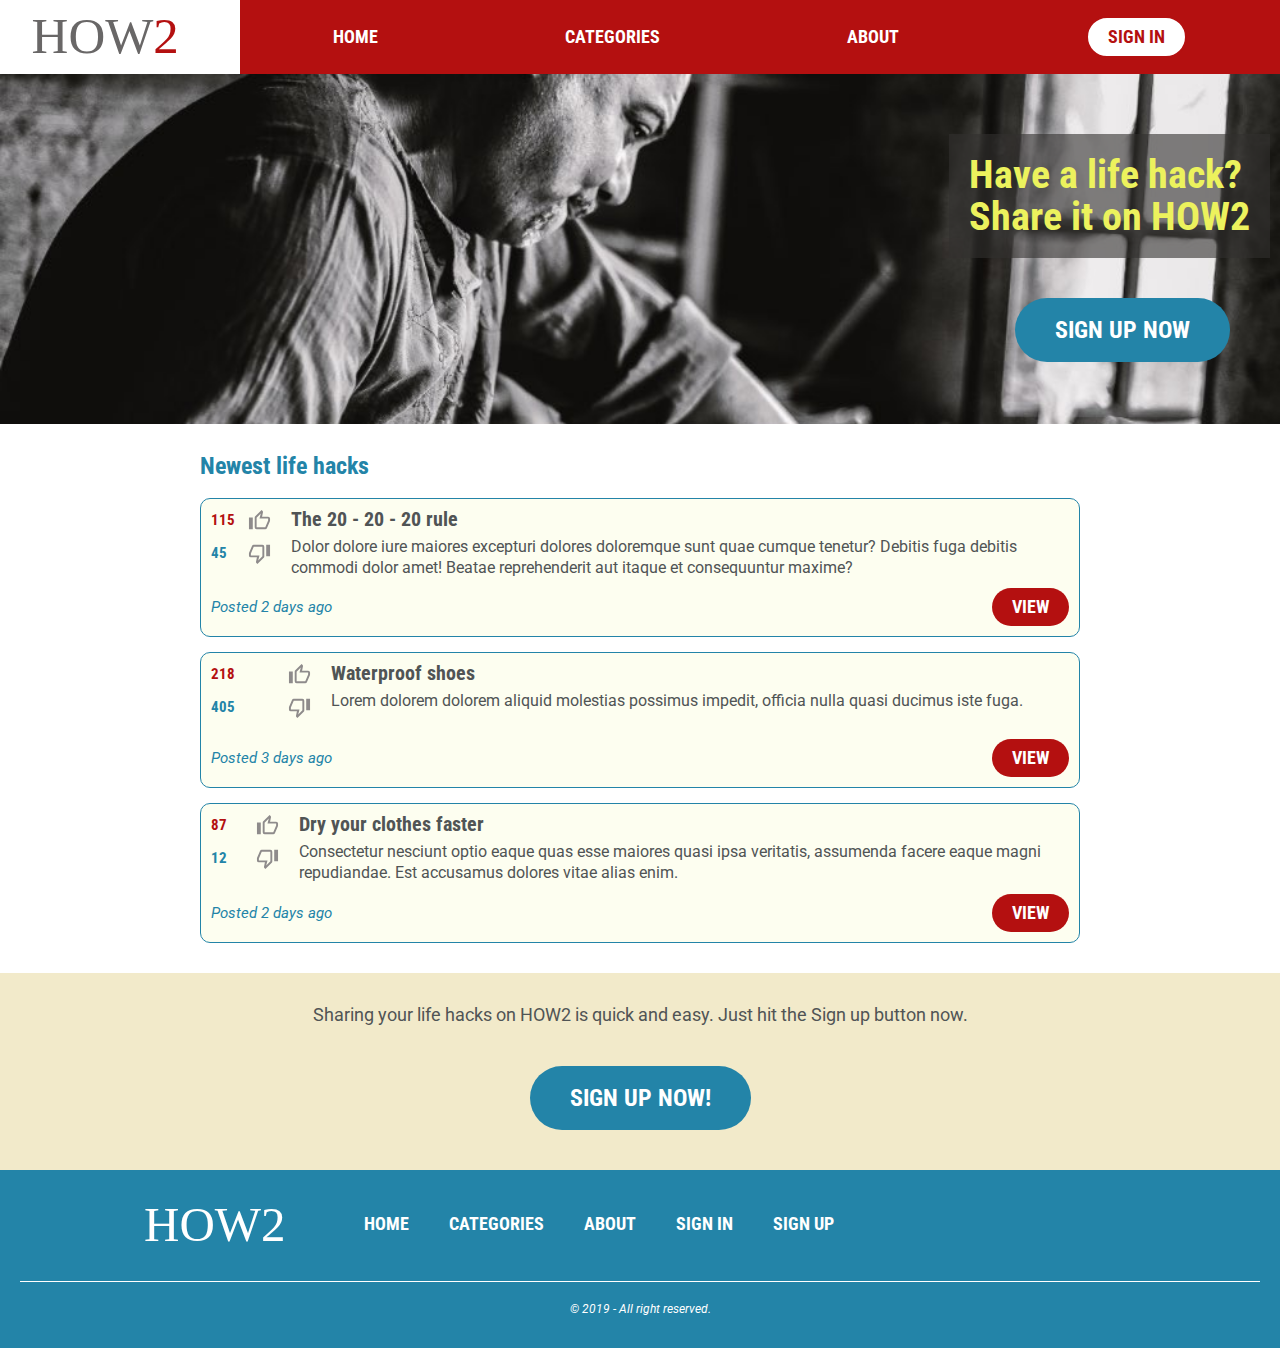
==== index.html @ 0f154fa6 "Refactor footer for desktop" ====
<!DOCTYPE html>
<html lang="en">
<head>
  <meta charset="UTF-8">
  <title>HOW 2</title>
  <meta name="viewport" content="width=device-width, initial-scale=1.0">
  <link href="https://fonts.googleapis.com/css?family=Roboto:300,300i,700,700i" rel="stylesheet">
  <link href="https://fonts.googleapis.com/css?family=Roboto+Condensed:700" rel="stylesheet">
  <link rel="stylesheet" href="css/styles.css">
</head>
<body>

  <header>
    <a href="index.html"><img class="logo" src="images/HOW2.svg" alt="HOW2"></a>
    <p class="tagline">Simplifying life for everyone</p>

    <nav>
      <img class="hamburger" src="images/hamburger.svg" alt="menu">
      <a href="#">menu</a>
    </nav>

    <nav class="full">
      <a href="index.html">Home</a>
      <a href="categories.html">Categories</a>
      <a href="about.html">About</a>
      <a class="button white-button" href="">Sign in</a>
    </nav>
  </header>

  <section class="hero">
    <h1>
    Have a life hack?<br>
    Share it on HOW2
    </h1>

    <a class="button blue-button large-button" href="#">sign up now</a>
  </section>


  <section class="main">
    <h2>Newest life hacks</h2>

    <!-- Card 1 -->
    <div class="card">
      <div class="info">
        <div class="meta">
          <div>
            <span class="thumbs-count up">115</span>
            <img src="images/thumb_up.svg" alt="Thumbs up">
          </div>

          <div>
            <span class="thumbs-count down">45</span>
            <img src="images/thumb_down.svg" alt="Thumbs down">
          </div>
        </div>

        <div class="desc">
          <h3>The 20 - 20 - 20 rule</h3>
          <p>
          Dolor dolore iure maiores excepturi dolores doloremque sunt quae
          cumque tenetur? Debitis fuga debitis commodi dolor amet! Beatae
          reprehenderit aut itaque et consequuntur maxime?
          </p>
        </div>
      </div>

      <div class="actions">
        <span class="date">Posted 2 days ago</span>
        <a class="button red-button" href="#">view</a>
      </div>
    </div>



    <!-- Card 2 -->
    <div class="card">
      <div class="info">
        <div class="meta">
          <div>
            <span class="thumbs-count up">218</span>
            <img src="images/thumb_up.svg" alt="Thumbs up">
          </div>

          <div>
            <span class="thumbs-count down">405</span>
            <img src="images/thumb_down.svg" alt="Thumbs down">
          </div>
        </div>

        <div class="desc">
          <h3>Waterproof shoes</h3>
          <p>Lorem dolorem dolorem aliquid molestias possimus impedit, officia
          nulla quasi ducimus iste fuga.</p>
        </div>
      </div>

      <div class="actions">
        <span class="date">Posted 3 days ago</span>
        <a class="button red-button" href="#">view</a>
      </div>
    </div>



    <!-- Card 3 -->
    <div class="card">
      <div class="info">
        <div class="meta">
          <div>
            <span class="thumbs-count up">87</span>
            <img src="images/thumb_up.svg" alt="Thumbs up">
          </div>

          <div>
            <span class="thumbs-count down">12</span>
            <img src="images/thumb_down.svg" alt="Thumbs down">
          </div>
        </div>

        <div class="desc">
          <h3>Dry your clothes faster</h3>
          <p>
          Consectetur nesciunt optio eaque quas esse maiores quasi ipsa
          veritatis, assumenda facere eaque magni repudiandae. Est accusamus
          dolores vitae alias enim. 
          </p>
        </div>
      </div>

      <div class="actions">
        <span class="date">Posted 2 days ago</span>
        <a class="button red-button" href="#">view</a>
      </div>
    </div>
  </section>


  <section class="call-to-action">
    <p>Sharing your life hacks on HOW2 is quick and easy. Just hit the Sign up
    button now.</p>
    <a class="button blue-button large-button" href="">Sign up now!</a>
  </section>

  <footer>
    <div class="footer-info">
      <img class="footer-logo" src="images/HOW2-white.svg" alt="HOW2">

      <nav>
        <a href="index.html">Home</a>
        <a href="categories.html">Categories</a>
        <a href="about.html">About</a>
        <a href="">Sign in</a>
        <a href="">Sign up</a>
      </nav>
    </div>

    <p class="credits">&copy; 2019 - All right reserved.</p>
  </footer>
  
</body>
</html>
---- css/styles.css ----
html,
body,
div,
span,
applet,
object,
iframe,
h1,
h2,
h3,
h4,
h5,
h6,
p,
blockquote,
pre,
a,
abbr,
acronym,
address,
big,
cite,
code,
del,
dfn,
em,
img,
ins,
kbd,
q,
s,
samp,
small,
strike,
strong,
sub,
sup,
tt,
var,
b,
u,
i,
center,
dl,
dt,
dd,
ol,
ul,
li,
fieldset,
form,
label,
legend,
table,
caption,
tbody,
tfoot,
thead,
tr,
th,
td,
article,
aside,
canvas,
details,
embed,
figure,
figcaption,
footer,
header,
hgroup,
menu,
nav,
output,
ruby,
section,
summary,
time,
mark,
audio,
video {
  margin: 0;
  padding: 0;
  border: 0;
  font-size: 100%;
  font: inherit;
  vertical-align: baseline;
}
/* HTML5 display-role reset for older browsers */
article,
aside,
details,
figcaption,
figure,
footer,
header,
hgroup,
menu,
nav,
section {
  display: block;
}
body {
  line-height: 1;
}
ol,
ul {
  list-style: none;
}
blockquote,
q {
  quotes: none;
}
blockquote:before,
blockquote:after,
q:before,
q:after {
  content: '';
  content: none;
}
table {
  border-collapse: collapse;
  border-spacing: 0;
}
* {
  box-sizing: border-box;
}
.main {
  padding: 0 10px;
}
.main h2 {
  margin-top: 30px;
  margin-bottom: 20px;
}
.main h1 {
  text-transform: uppercase;
  font-family: 'Roboto Condensed', sans-serif;
  font-weight: 700;
  font-size: 4rem;
  color: #696767;
  text-align: center;
  margin: 40px 0 40px;
}
@media (min-width: 1000px) {
  .main {
    width: 100%;
    max-width: 900px;
    margin: 0 auto 30px;
  }
}
.call-to-action {
  display: flex;
  flex-direction: column;
  align-items: center;
  background-color: rgba(211, 186, 81, 0.3);
  padding: 10px 40px 40px;
}
.call-to-action p {
  text-align: center;
  margin: 20px 0 40px;
}
@media (min-width: 1000px) {
  .call-to-action .large-button {
    display: inline-block;
  }
}
.boxes {
  display: flex;
  flex-direction: column;
  align-items: center;
}
.boxes .box {
  display: flex;
  flex-direction: column;
  align-items: center;
  margin: 0 0 40px;
}
.boxes .box h2 {
  text-transform: uppercase;
  font-family: 'Roboto Condensed', sans-serif;
  font-weight: 700;
  color: #696767;
  text-align: center;
  font-size: 3rem;
  margin-top: 30px;
}
.boxes .box p {
  width: 80%;
  text-align: center;
}
.condensed {
  font-family: 'Roboto Condensed', sans-serif;
  font-weight: 700;
}
html {
  font-size: 62.5%;
}
body {
  font-size: 1.8rem;
  font-family: 'Roboto', sans-serif;
  color: #505455;
}
h1 {
  font-size: 2.4rem;
}
h2 {
  font-size: 2.4rem;
  color: #2384A8;
  font-family: 'Roboto Condensed', sans-serif;
  font-weight: 700;
}
p {
  line-height: 130%;
}
.tagline {
  color: #9B9B9B;
  font-size: 2rem;
  font-weight: 700;
}
header {
  display: flex;
  flex-direction: column;
  align-items: center;
  margin: 20px 0 0;
}
@media (min-width: 1000px) {
  header {
    flex-direction: row;
    margin-top: 0;
    align-items: stretch;
  }
}
.logo {
  width: 180px;
}
@media (min-width: 1000px) {
  .logo {
    margin: 0 30px;
  }
}
@media (min-width: 1000px) {
  .tagline {
    display: none;
  }
}
nav {
  display: flex;
  justify-content: flex-start;
  align-items: center;
  background-color: #B41010;
  height: 42px;
  width: 100%;
  color: white;
  margin-top: 20px;
}
@media (min-width: 1000px) {
  nav {
    display: none;
  }
}
nav a {
  color: white;
  text-decoration: none;
  text-transform: uppercase;
  font-family: 'Roboto Condensed', sans-serif;
  font-weight: 700;
}
nav .hamburger {
  margin: 0 20px;
}
nav.full {
  display: none;
}
@media (min-width: 1000px) {
  nav.full {
    display: flex;
    justify-content: space-around;
    align-items: center;
    margin-top: 0;
    height: initial;
  }
}
.hero {
  width: 100%;
  height: 228px;
  background-image: url(../images/man.jpg);
  background-repeat: no-repeat;
  background-size: cover;
  display: flex;
  flex-direction: column;
  align-items: flex-end;
  padding: 0 10px;
}
@media (min-width: 1000px) {
  .hero {
    background-image: url(../images/man-large.jpg);
    height: 350px;
  }
}
@media (min-width: 800px) {
  .hero {
    background-image: url(../images/man-large.jpg);
    height: 350px;
  }
}
.hero h1 {
  color: #ECF25D;
  font-family: 'Roboto Condensed', sans-serif;
  font-weight: 700;
  font-size: 4rem;
  line-height: 4.2rem;
  margin-top: 60px;
}
@media (min-width: 1000px) {
  .hero h1 {
    background-color: rgba(50, 49, 47, 0.6);
    padding: 20px;
  }
}
@media (min-width: 800px) {
  .hero h1 {
    background-color: rgba(50, 49, 47, 0.6);
    padding: 20px;
  }
}
@media (min-width: 1000px) {
  .hero .large-button {
    margin: 40px 40px 0 0;
  }
}
@media (min-width: 800px) {
  .hero .large-button {
    margin: 40px 40px 0 0;
  }
}
.button {
  padding: 10px 20px;
  font-family: 'Roboto Condensed', sans-serif;
  font-weight: 700;
  text-decoration: none;
  text-transform: uppercase;
  border-radius: 39px;
  cursor: pointer;
}
.button:active {
  background-color: black;
}
.blue-button {
  color: white;
  background-color: #2384A8;
}
.blue-button:hover {
  background-color: #165269;
}
.red-button {
  color: white;
  background-color: #B41010;
}
.large-button {
  display: block;
  margin: auto;
  text-align: center;
  padding: 20px 40px;
  font-size: 2.4rem;
}
.white-button {
  color: #B41010;
  background-color: white;
  border: 2px solid #B41010;
}
.white-button:hover {
  background-color: #B41010;
  color: white;
  border: 2px solid white;
}
.card {
  display: flex;
  flex-direction: column;
  background-color: rgba(236, 242, 93, 0.09);
  border: 1px solid #2384A8;
  border-radius: 10px;
  padding: 10px;
  margin-bottom: 15px;
}
.card .info {
  display: flex;
  justify-content: flex-start;
}
.card .info .desc h3 {
  font-family: 'Roboto Condensed', sans-serif;
  font-weight: 700;
  font-size: 2rem;
  margin-bottom: 8px;
}
.card .info .desc p {
  font-size: 1.6rem;
}
.card .info .meta {
  display: flex;
  flex-direction: column;
  width: 100px;
  margin-right: 20px;
}
.card .info .meta div {
  display: flex;
  justify-content: space-between;
  align-items: center;
  margin-bottom: 10px;
}
.card .info .meta div .thumbs-count {
  font-family: 'Roboto Condensed', sans-serif;
  font-weight: 700;
  font-size: 1.5rem;
}
.card .info .meta div .up {
  color: #B41010;
}
.card .info .meta div .down {
  color: #2384A8;
}
.card .actions {
  display: flex;
  justify-content: space-between;
  align-items: center;
  margin-top: 10px;
}
.card .actions .date {
  font-style: italic;
  color: #2384A8;
  font-size: 1.5rem;
}
footer {
  background-color: #2384A8;
  color: white;
  padding: 20px;
}
footer nav {
  display: flex;
  flex-direction: column;
  align-items: center;
  background-color: transparent;
  height: 100%;
}
@media (min-width: 1000px) {
  footer nav {
    flex-direction: row;
    justify-content: flex-start;
    margin-left: 50px;
  }
}
footer nav a {
  color: white;
  text-decoration: none;
  padding: 5px 0;
}
@media (min-width: 1000px) {
  footer nav a {
    margin-right: 40px;
  }
}
footer .footer-logo {
  display: block;
  margin: auto;
}
footer .credits {
  font-style: italic;
  font-size: 1.2rem;
  margin: 20px 0 10px;
  text-align: center;
  border-top: 1px solid white;
  padding-top: 20px;
}
@media (min-width: 1000px) {
  .footer-info {
    display: flex;
    justify-content: center;
    width: 80%;
    margin: auto;
  }
}
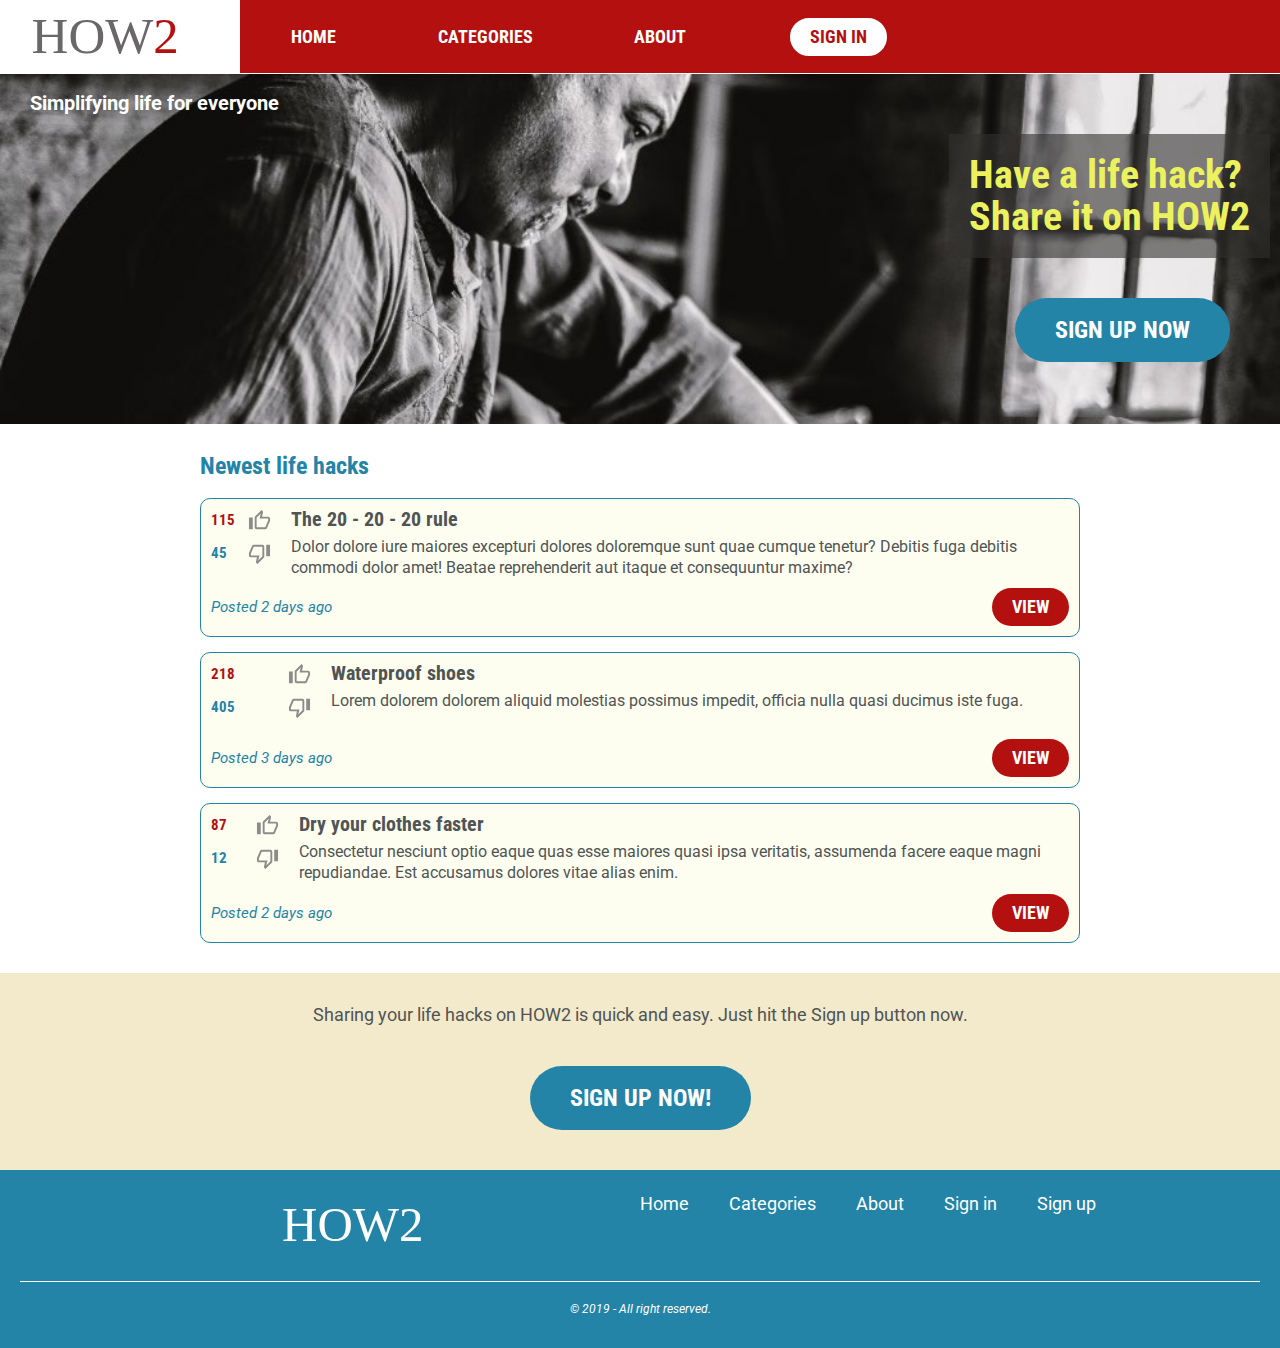
==== commit d4d3760d: "Style menu for mobile and desktop" ====
--- a/index.html
+++ b/index.html
@@ -14,17 +14,29 @@
     <a href="index.html"><img class="logo" src="images/HOW2.svg" alt="HOW2"></a>
     <p class="tagline">Simplifying life for everyone</p>
 
-    <nav>
-      <img class="hamburger" src="images/hamburger.svg" alt="menu">
-      <a href="#">menu</a>
-    </nav>
+    <div class="mobile-menu">
+      <div class="menu-bar">
+        <img class="hamburger menu-btn" src="images/hamburger.svg" alt="menu">
+        <a class="menu-btn" href="#">menu</a>
+      </div>
+      <nav class="hide">
+        <a href="index.html">Home</a>
+        <a href="categories.html">Categories</a>
+        <a href="about.html">About</a>
+        <a id="signin-button" class="button white-button" href="">Sign in</a>
+      </nav>
+    </div>
 
-    <nav class="full">
-      <a href="index.html">Home</a>
-      <a href="categories.html">Categories</a>
-      <a href="about.html">About</a>
-      <a class="button white-button" href="">Sign in</a>
-    </nav>
+    <div class="full-menu">
+      <nav>
+        <a href="index.html">Home</a>
+        <a href="categories.html">Categories</a>
+        <a href="about.html">About</a>
+        <a id="signin-button" class="button white-button" href="">Sign in</a>
+      </nav>
+    </div>
+
+
   </header>
 
   <section class="hero">
@@ -158,5 +170,6 @@
     <p class="credits">&copy; 2019 - All right reserved.</p>
   </footer>
   
+  <script src="javascripts/scripts.js"></script>
 </body>
 </html>
--- a/css/styles.css
+++ b/css/styles.css
@@ -142,6 +142,11 @@
   margin: 40px 0 40px;
 }
 @media (min-width: 1000px) {
+  .main h1 {
+    font-size: 6rem;
+  }
+}
+@media (min-width: 1000px) {
   .main {
     width: 100%;
     max-width: 900px;
@@ -169,11 +174,37 @@
   flex-direction: column;
   align-items: center;
 }
+@media (min-width: 1000px) {
+  .boxes {
+    flex-direction: row;
+    flex-wrap: wrap;
+    justify-content: space-between;
+    align-items: flex-start;
+  }
+}
+@media (min-width: 800px) {
+  .boxes {
+    flex-direction: row;
+    flex-wrap: wrap;
+    justify-content: space-between;
+    align-items: flex-start;
+  }
+}
 .boxes .box {
   display: flex;
   flex-direction: column;
   align-items: center;
   margin: 0 0 40px;
+}
+@media (min-width: 800px) {
+  .boxes .box {
+    width: 48%;
+  }
+}
+@media (min-width: 1000px) {
+  .boxes .box {
+    width: 30%;
+  }
 }
 .boxes .box h2 {
   text-transform: uppercase;
@@ -192,6 +223,12 @@
   font-family: 'Roboto Condensed', sans-serif;
   font-weight: 700;
 }
+.boxes-to-row {
+  flex-direction: row;
+  flex-wrap: wrap;
+  justify-content: space-between;
+  align-items: flex-start;
+}
 html {
   font-size: 62.5%;
 }
@@ -238,47 +275,103 @@
     margin: 0 30px;
   }
 }
+.tagline {
+  margin-bottom: 20px;
+}
 @media (min-width: 1000px) {
   .tagline {
-    display: none;
-  }
-}
-nav {
-  display: flex;
-  justify-content: flex-start;
-  align-items: center;
+    position: absolute;
+    top: 90px;
+    left: 30px;
+    color: white;
+  }
+}
+.mobile-menu {
   background-color: #B41010;
-  height: 42px;
-  width: 100%;
-  color: white;
-  margin-top: 20px;
-}
-@media (min-width: 1000px) {
-  nav {
-    display: none;
-  }
-}
-nav a {
+  width: 100%;
+  position: relative;
+}
+.mobile-menu .menu-bar {
+  background-color: #B41010;
+  display: flex;
+  width: 100%;
+  align-items: center;
+  border-bottom: 1px solid white;
+}
+.mobile-menu .menu-bar a {
   color: white;
   text-decoration: none;
   text-transform: uppercase;
   font-family: 'Roboto Condensed', sans-serif;
   font-weight: 700;
 }
-nav .hamburger {
+.mobile-menu .menu-bar .hamburger {
   margin: 0 20px;
-}
-nav.full {
+  cursor: pointer;
+}
+.mobile-menu nav {
+  width: 100%;
+  color: white;
+  position: absolute;
+  background-color: #B41010;
+}
+.mobile-menu nav a {
+  display: block;
+  width: 100%;
+  border-bottom: 1px solid white;
+  color: white;
+  text-decoration: none;
+  text-transform: uppercase;
+  font-family: 'Roboto Condensed', sans-serif;
+  font-weight: 700;
+  padding: 10px 0 10px 75px;
+}
+@media (min-width: 1000px) {
+  .mobile-menu {
+    display: none;
+  }
+}
+.full-menu {
   display: none;
-}
-@media (min-width: 1000px) {
-  nav.full {
+  justify-content: flex-start;
+  align-items: center;
+  margin-top: 0;
+  height: 100%;
+  width: 100%;
+  background-color: #B41010;
+}
+.full-menu nav {
+  display: flex;
+  flex-direction: row;
+  justify-content: space-around;
+  align-items: center;
+  width: 100%;
+  max-width: 700px;
+  height: 73px;
+}
+.full-menu nav a {
+  color: white;
+  text-decoration: none;
+  text-transform: uppercase;
+  font-family: 'Roboto Condensed', sans-serif;
+  font-weight: 700;
+}
+.full-menu nav a:hover {
+  color: #ECF25D;
+}
+.full-menu nav .white-button {
+  color: #B41010;
+}
+.full-menu nav .white-button:hover {
+  color: white;
+}
+@media (min-width: 1000px) {
+  .full-menu {
     display: flex;
-    justify-content: space-around;
-    align-items: center;
-    margin-top: 0;
-    height: initial;
-  }
+  }
+}
+.hide {
+  display: none;
 }
 .hero {
   width: 100%;
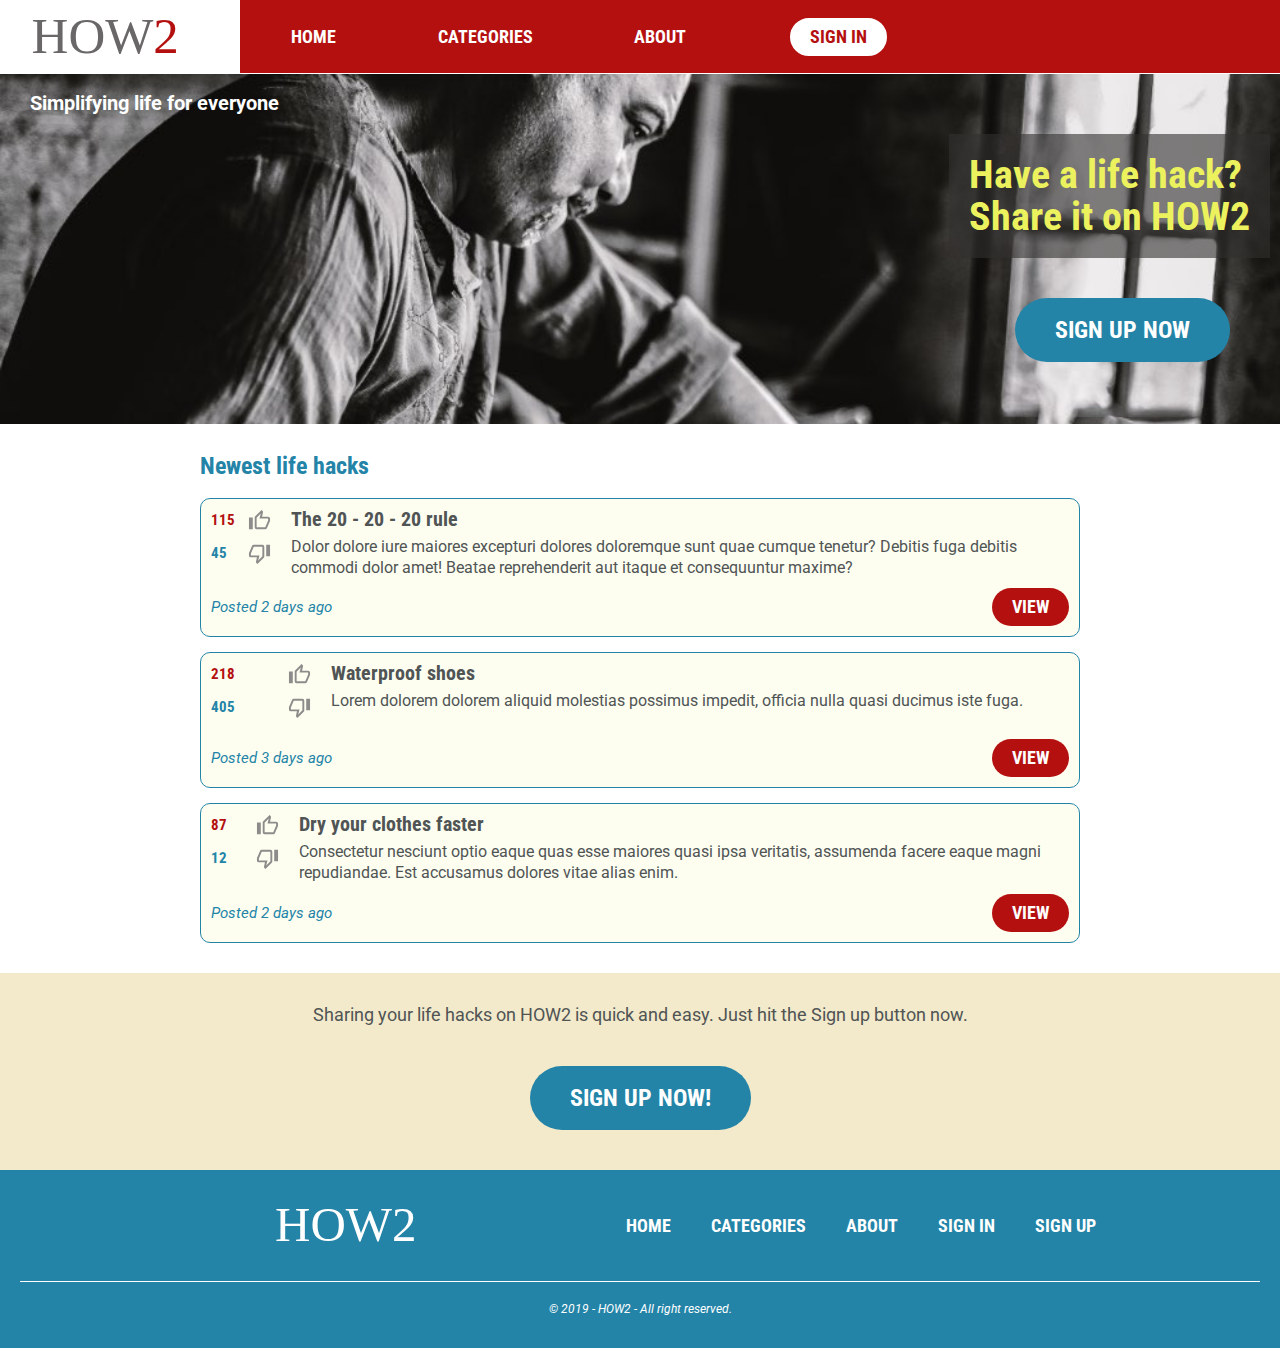
==== commit 33232c8c: "Fix footer links" ====
--- a/index.html
+++ b/index.html
@@ -167,7 +167,7 @@
       </nav>
     </div>
 
-    <p class="credits">&copy; 2019 - All right reserved.</p>
+    <p class="credits">&copy; 2019 - HOW2 - All right reserved.</p>
   </footer>
   
   <script src="javascripts/scripts.js"></script>
--- a/css/styles.css
+++ b/css/styles.css
@@ -545,6 +545,9 @@
   color: white;
   text-decoration: none;
   padding: 5px 0;
+  font-family: 'Roboto Condensed', sans-serif;
+  font-weight: 700;
+  text-transform: uppercase;
 }
 @media (min-width: 1000px) {
   footer nav a {
@@ -567,6 +570,7 @@
   .footer-info {
     display: flex;
     justify-content: center;
+    align-items: center;
     width: 80%;
     margin: auto;
   }
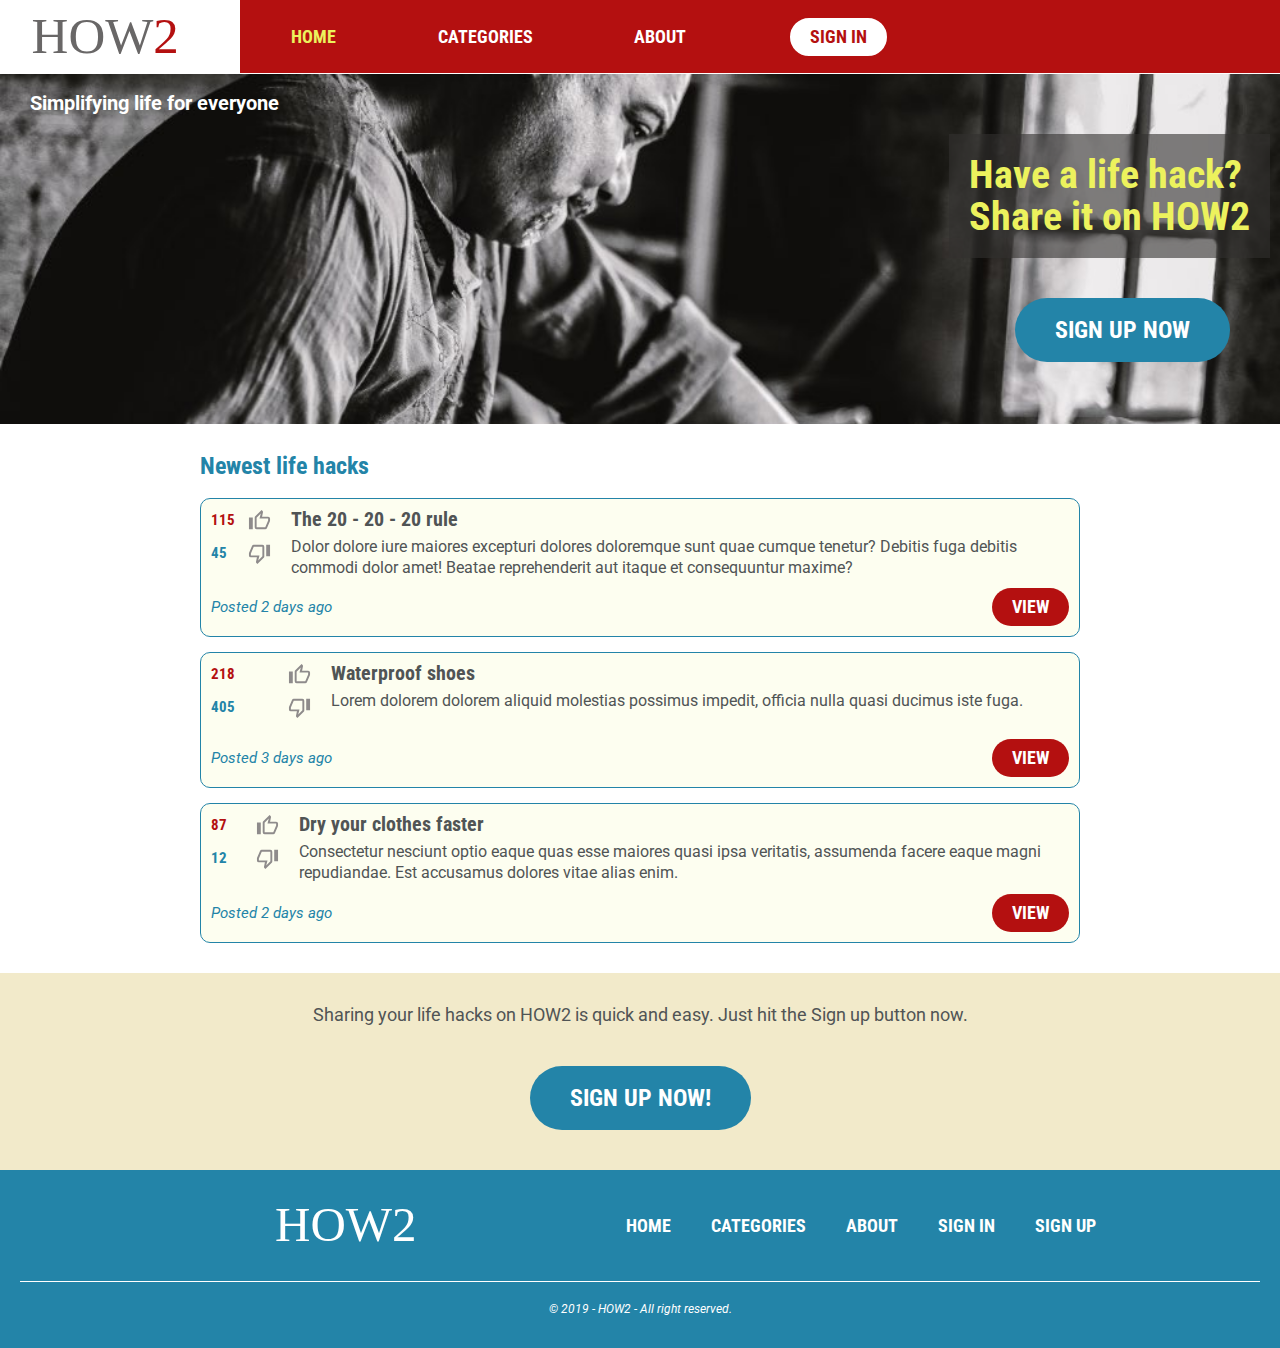
==== commit 73e1b52a: "Add active link in navigation" ====
--- a/index.html
+++ b/index.html
@@ -20,7 +20,7 @@
         <a class="menu-btn" href="#">menu</a>
       </div>
       <nav class="hide">
-        <a href="index.html">Home</a>
+        <a class="active" href="index.html">Home</a>
         <a href="categories.html">Categories</a>
         <a href="about.html">About</a>
         <a id="signin-button" class="button white-button" href="">Sign in</a>
@@ -29,14 +29,12 @@
 
     <div class="full-menu">
       <nav>
-        <a href="index.html">Home</a>
+        <a class="active" href="index.html">Home</a>
         <a href="categories.html">Categories</a>
         <a href="about.html">About</a>
         <a id="signin-button" class="button white-button" href="">Sign in</a>
       </nav>
     </div>
-
-
   </header>
 
   <section class="hero">
--- a/css/styles.css
+++ b/css/styles.css
@@ -143,7 +143,12 @@
 }
 @media (min-width: 1000px) {
   .main h1 {
-    font-size: 6rem;
+    font-size: 6.5rem;
+  }
+}
+@media (min-width: 800px) {
+  .main h1 {
+    font-size: 5rem;
   }
 }
 @media (min-width: 1000px) {
@@ -305,6 +310,9 @@
   font-family: 'Roboto Condensed', sans-serif;
   font-weight: 700;
 }
+.mobile-menu .menu-bar .active {
+  color: #ECF25D;
+}
 .mobile-menu .menu-bar .hamburger {
   margin: 0 20px;
   cursor: pointer;
@@ -357,6 +365,9 @@
   font-weight: 700;
 }
 .full-menu nav a:hover {
+  color: #ECF25D;
+}
+.full-menu nav .active {
   color: #ECF25D;
 }
 .full-menu nav .white-button {
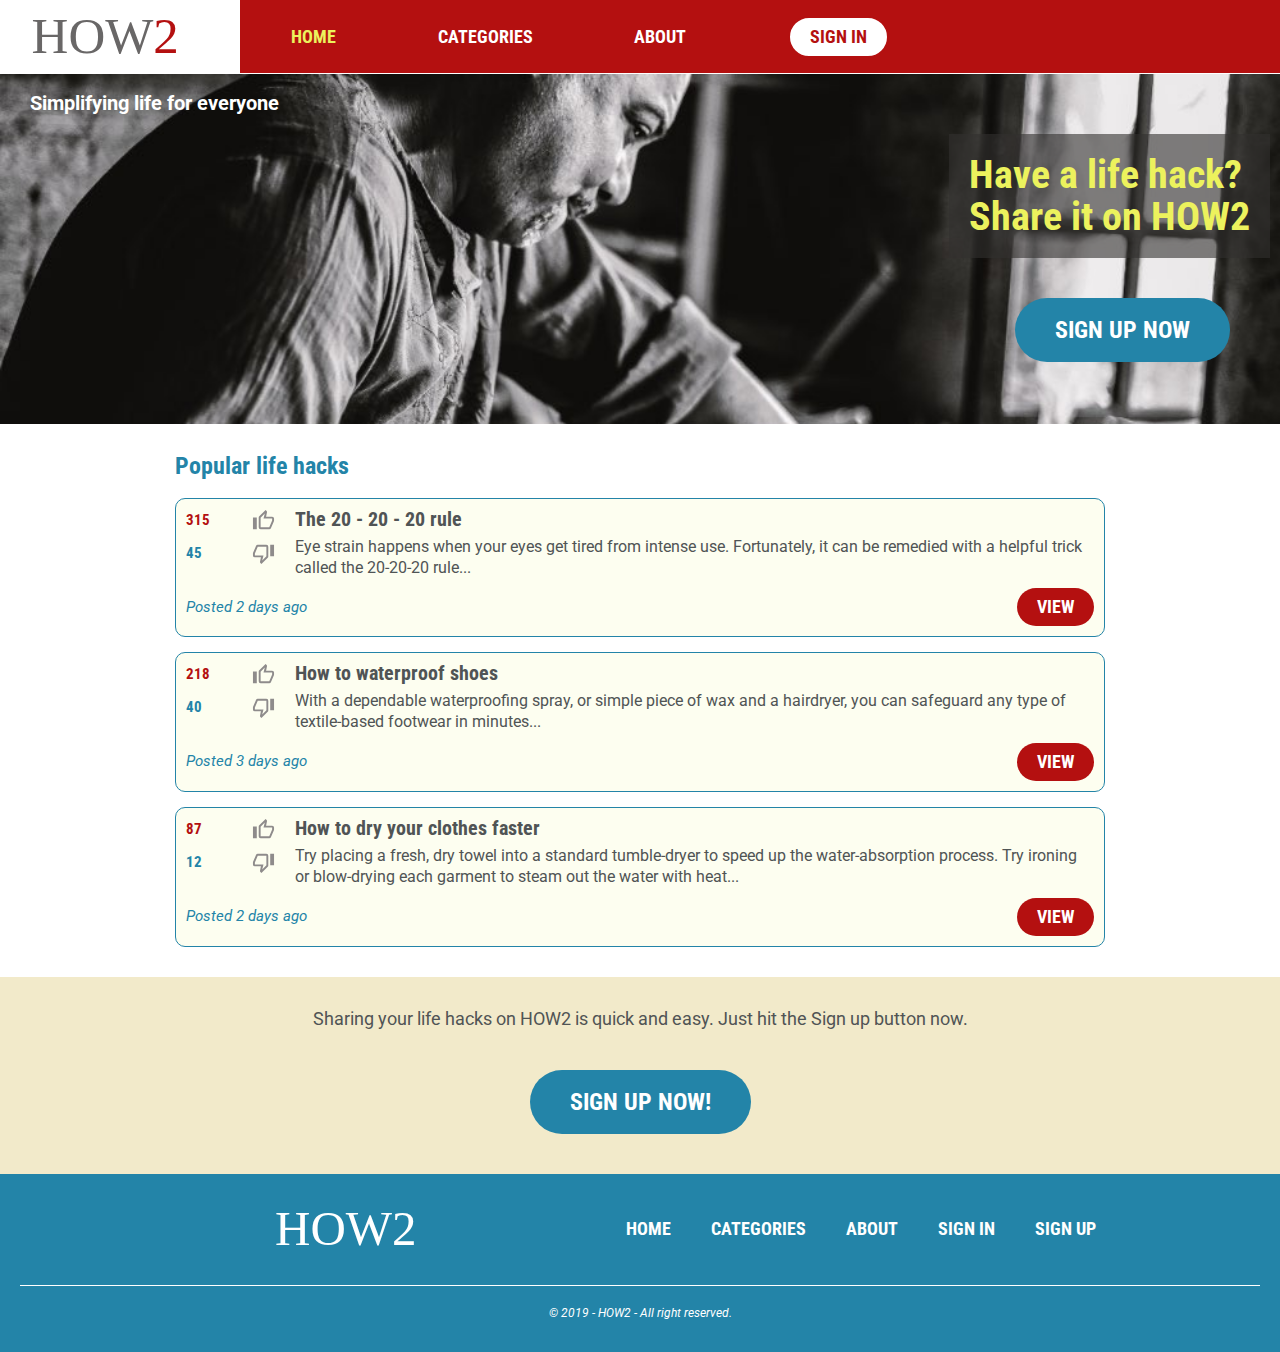
==== commit 9ee8059e: "Update text" ====
--- a/index.html
+++ b/index.html
@@ -48,14 +48,14 @@
 
 
   <section class="main">
-    <h2>Newest life hacks</h2>
+    <h2>Popular life hacks</h2>
 
     <!-- Card 1 -->
     <div class="card">
       <div class="info">
         <div class="meta">
           <div>
-            <span class="thumbs-count up">115</span>
+            <span class="thumbs-count up">315</span>
             <img src="images/thumb_up.svg" alt="Thumbs up">
           </div>
 
@@ -68,9 +68,9 @@
         <div class="desc">
           <h3>The 20 - 20 - 20 rule</h3>
           <p>
-          Dolor dolore iure maiores excepturi dolores doloremque sunt quae
-          cumque tenetur? Debitis fuga debitis commodi dolor amet! Beatae
-          reprehenderit aut itaque et consequuntur maxime?
+          Eye strain happens when
+          your eyes get tired from intense use. Fortunately, it can be remedied
+          with a helpful trick called the 20-20-20 rule...
           </p>
         </div>
       </div>
@@ -93,15 +93,18 @@
           </div>
 
           <div>
-            <span class="thumbs-count down">405</span>
+            <span class="thumbs-count down">40</span>
             <img src="images/thumb_down.svg" alt="Thumbs down">
           </div>
         </div>
 
         <div class="desc">
-          <h3>Waterproof shoes</h3>
-          <p>Lorem dolorem dolorem aliquid molestias possimus impedit, officia
-          nulla quasi ducimus iste fuga.</p>
+          <h3>How to waterproof shoes</h3>
+          <p>
+           With a dependable waterproofing spray, or simple piece of wax and a
+           hairdryer, you can safeguard any type of textile-based footwear in
+           minutes...
+          </p>
         </div>
       </div>
 
@@ -129,11 +132,11 @@
         </div>
 
         <div class="desc">
-          <h3>Dry your clothes faster</h3>
+          <h3>How to dry your clothes faster</h3>
           <p>
-          Consectetur nesciunt optio eaque quas esse maiores quasi ipsa
-          veritatis, assumenda facere eaque magni repudiandae. Est accusamus
-          dolores vitae alias enim. 
+          Try placing a fresh, dry towel into a standard tumble-dryer to speed
+          up the water-absorption process. Try ironing or blow-drying each
+          garment to steam out the water with heat...
           </p>
         </div>
       </div>
--- a/css/styles.css
+++ b/css/styles.css
@@ -154,7 +154,7 @@
 @media (min-width: 1000px) {
   .main {
     width: 100%;
-    max-width: 900px;
+    max-width: 950px;
     margin: 0 auto 30px;
   }
 }
@@ -183,7 +183,7 @@
   .boxes {
     flex-direction: row;
     flex-wrap: wrap;
-    justify-content: space-between;
+    justify-content: center;
     align-items: flex-start;
   }
 }
@@ -191,7 +191,7 @@
   .boxes {
     flex-direction: row;
     flex-wrap: wrap;
-    justify-content: space-between;
+    justify-content: center;
     align-items: flex-start;
   }
 }
@@ -199,16 +199,16 @@
   display: flex;
   flex-direction: column;
   align-items: center;
-  margin: 0 0 40px;
+  margin: 0 20px 60px;
 }
 @media (min-width: 800px) {
   .boxes .box {
-    width: 48%;
+    width: 45%;
   }
 }
 @media (min-width: 1000px) {
   .boxes .box {
-    width: 30%;
+    width: 28%;
   }
 }
 .boxes .box h2 {
@@ -224,6 +224,15 @@
   width: 80%;
   text-align: center;
 }
+.tabs {
+  margin: 20px auto 40px;
+  display: flex;
+  justify-content: center;
+  width: 80%;
+}
+.tabs .tab {
+  margin: 0 10px;
+}
 .condensed {
   font-family: 'Roboto Condensed', sans-serif;
   font-weight: 700;
@@ -231,7 +240,7 @@
 .boxes-to-row {
   flex-direction: row;
   flex-wrap: wrap;
-  justify-content: space-between;
+  justify-content: center;
   align-items: flex-start;
 }
 html {
@@ -477,6 +486,19 @@
   color: white;
   border: 2px solid white;
 }
+.category-button {
+  color: #696767;
+  background-color: #d4edf6;
+  border: 1px solid #696767;
+  padding: 6px 10px;
+  border-radius: 12px;
+}
+.category-button:hover {
+  background-color: #bfe4f2;
+}
+.active-tab {
+  background-color: #aadbed;
+}
 .card {
   display: flex;
   flex-direction: column;
@@ -490,6 +512,9 @@
   display: flex;
   justify-content: flex-start;
 }
+.card .info .desc {
+  width: 90%;
+}
 .card .info .desc h3 {
   font-family: 'Roboto Condensed', sans-serif;
   font-weight: 700;
@@ -502,7 +527,8 @@
 .card .info .meta {
   display: flex;
   flex-direction: column;
-  width: 100px;
+  width: 10%;
+  min-width: 70px;
   margin-right: 20px;
 }
 .card .info .meta div {
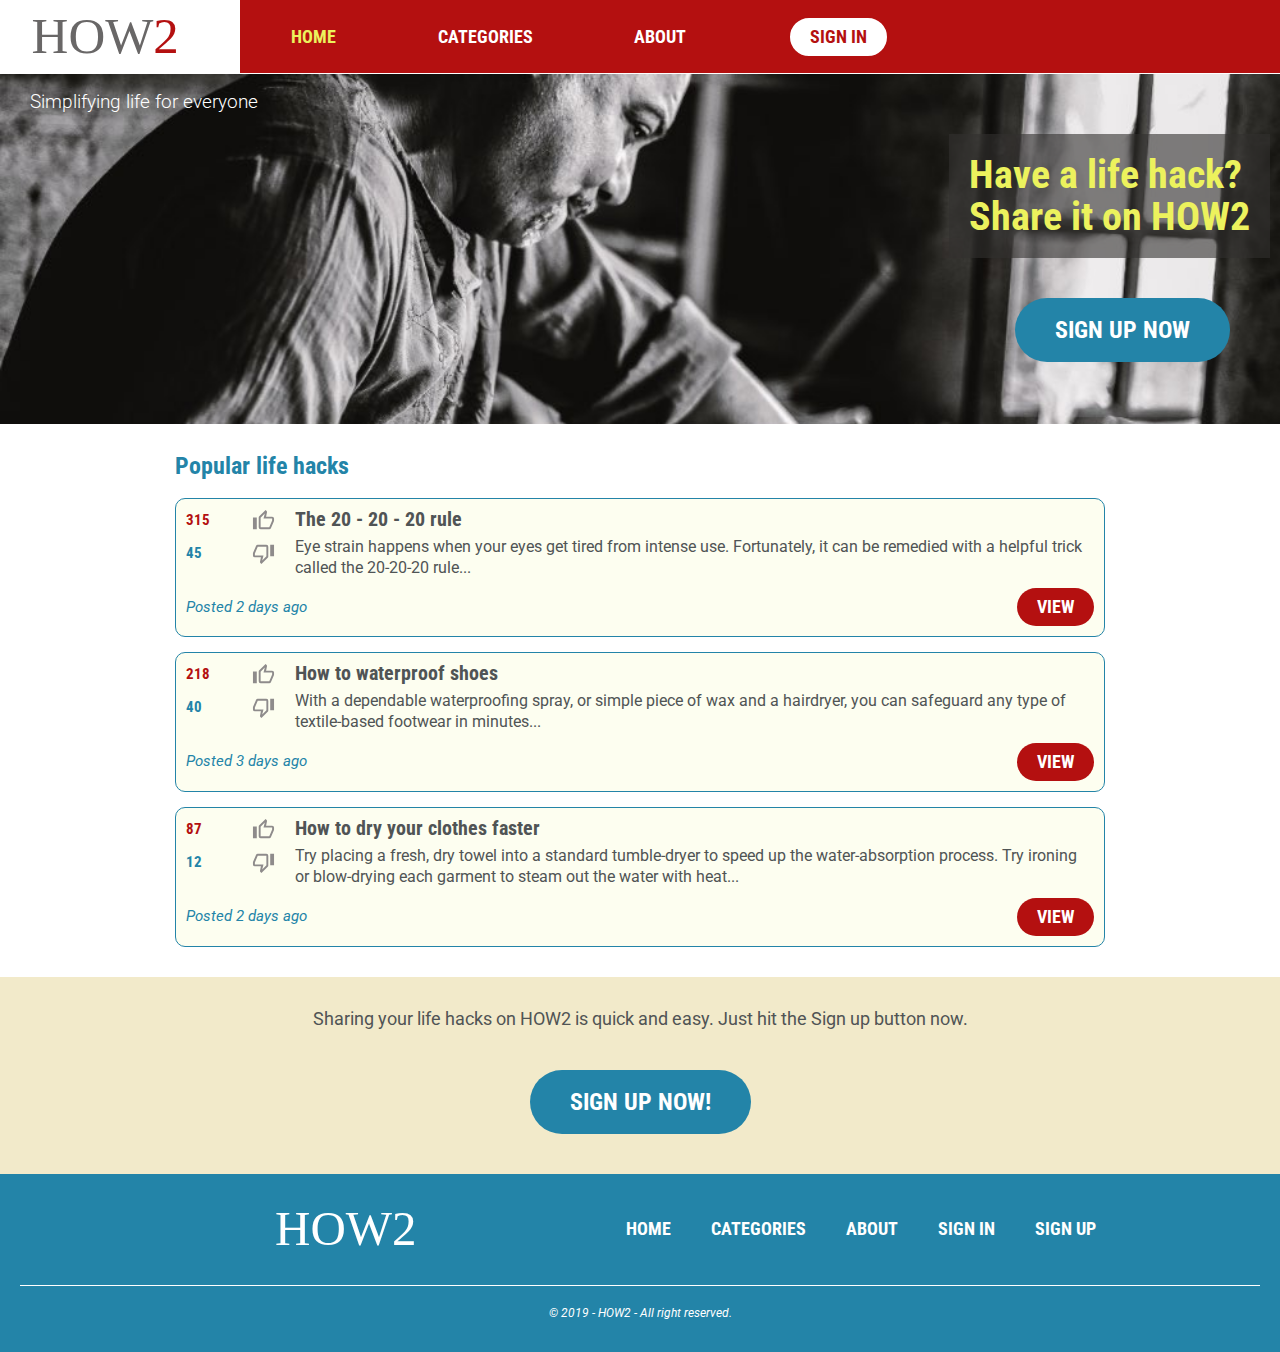
==== commit 13f91759: "Add link to frontend" ====
--- a/index.html
+++ b/index.html
@@ -23,7 +23,7 @@
         <a class="active" href="index.html">Home</a>
         <a href="categories.html">Categories</a>
         <a href="about.html">About</a>
-        <a id="signin-button" class="button white-button" href="">Sign in</a>
+        <a id="signin-button" class="button white-button" href="https://how-to-pt.netlify.com/">Sign in</a>
       </nav>
     </div>
 
@@ -32,7 +32,7 @@
         <a class="active" href="index.html">Home</a>
         <a href="categories.html">Categories</a>
         <a href="about.html">About</a>
-        <a id="signin-button" class="button white-button" href="">Sign in</a>
+        <a id="signin-button" class="button white-button" href="https://how-to-pt.netlify.com/">Sign in</a>
       </nav>
     </div>
   </header>
@@ -43,7 +43,7 @@
     Share it on HOW2
     </h1>
 
-    <a class="button blue-button large-button" href="#">sign up now</a>
+    <a class="button blue-button large-button" href="https://how-to-pt.netlify.com/">sign up now</a>
   </section>
 
 
@@ -152,7 +152,7 @@
   <section class="call-to-action">
     <p>Sharing your life hacks on HOW2 is quick and easy. Just hit the Sign up
     button now.</p>
-    <a class="button blue-button large-button" href="">Sign up now!</a>
+    <a class="button blue-button large-button" href="https://how-to-pt.netlify.com/">Sign up now!</a>
   </section>
 
   <footer>
@@ -163,8 +163,8 @@
         <a href="index.html">Home</a>
         <a href="categories.html">Categories</a>
         <a href="about.html">About</a>
-        <a href="">Sign in</a>
-        <a href="">Sign up</a>
+        <a href="https://how-to-pt.netlify.com/">Sign in</a>
+        <a href="https://how-to-pt.netlify.com/">Sign up</a>
       </nav>
     </div>
 
--- a/css/styles.css
+++ b/css/styles.css
@@ -224,15 +224,6 @@
   width: 80%;
   text-align: center;
 }
-.tabs {
-  margin: 20px auto 40px;
-  display: flex;
-  justify-content: center;
-  width: 80%;
-}
-.tabs .tab {
-  margin: 0 10px;
-}
 .condensed {
   font-family: 'Roboto Condensed', sans-serif;
   font-weight: 700;
@@ -265,8 +256,8 @@
 }
 .tagline {
   color: #9B9B9B;
-  font-size: 2rem;
-  font-weight: 700;
+  font-size: 1.9rem;
+  font-weight: 300;
 }
 header {
   display: flex;
@@ -299,6 +290,9 @@
     left: 30px;
     color: white;
   }
+}
+.dark {
+  color: #2384A8;
 }
 .mobile-menu {
   background-color: #B41010;
@@ -485,19 +479,6 @@
   background-color: #B41010;
   color: white;
   border: 2px solid white;
-}
-.category-button {
-  color: #696767;
-  background-color: #d4edf6;
-  border: 1px solid #696767;
-  padding: 6px 10px;
-  border-radius: 12px;
-}
-.category-button:hover {
-  background-color: #bfe4f2;
-}
-.active-tab {
-  background-color: #aadbed;
 }
 .card {
   display: flex;
@@ -612,3 +593,129 @@
     margin: auto;
   }
 }
+.category-button {
+  color: #696767;
+  background-color: #d4edf6;
+  border: 1px solid #696767;
+  padding: 6px 10px;
+  border-radius: 12px;
+}
+.category-button:hover {
+  background-color: #bfe4f2;
+}
+.active-tab {
+  background-color: #aadbed;
+}
+.tabs {
+  margin: 20px auto 40px;
+  display: flex;
+  justify-content: center;
+  width: 80%;
+}
+.tabs .tab {
+  margin: 0 10px;
+}
+.overlay {
+  position: fixed;
+  top: 0;
+  left: 0;
+  z-index: 100;
+  background-color: rgba(0, 0, 0, 0.3);
+  width: 100%;
+  height: 100vh;
+}
+.modal {
+  position: fixed;
+  z-index: 200;
+  left: 50%;
+  top: 50%;
+  transform: translate(-50%, -50%);
+  width: 80%;
+  height: 95%;
+  padding: 30px;
+  background-color: #696767;
+  border: 1px solid black;
+  border-radius: 10px;
+}
+@media (min-width: 1000px) {
+  .modal {
+    height: 60%;
+  }
+}
+.more {
+  display: inline-block;
+  margin-left: 2rem;
+  text-transform: uppercase;
+  font-size: 1.6rem;
+  text-decoration: none;
+  color: #d1680a;
+  font-family: 'Roboto Condensed', sans-serif;
+  font-weight: 700;
+}
+.more:hover {
+  color: #a05008;
+}
+.slide {
+  display: flex;
+  flex-direction: column;
+  justify-content: flex-start;
+  align-items: center;
+  height: 100%;
+}
+@media (min-width: 1000px) {
+  .slide {
+    flex-direction: row;
+    justify-content: space-between;
+  }
+}
+@media (min-width: 1000px) {
+  .slide img {
+    margin-right: 40px;
+  }
+}
+.slide .info {
+  color: white;
+}
+.slide .info h2 {
+  color: #ECF25D;
+  font-size: 3.4rem;
+  font-family: 'Roboto Condensed', sans-serif;
+  font-weight: 700;
+  margin: 20px 0;
+  text-transform: uppercase;
+}
+.slide .info p {
+  font-size: 1.8rem;
+  line-height: 160%;
+}
+.slide-hide {
+  display: none;
+}
+.close {
+  position: absolute;
+  top: -10px;
+  right: -10px;
+  color: white;
+  background-color: black;
+  font-weight: 700;
+  font-size: 2.5rem;
+  padding: 7px 10px;
+  border-radius: 50%;
+  text-decoration: none;
+}
+.close:hover {
+  background-color: #262626;
+}
+.small-white-button {
+  color: #9B9B9B;
+  background-color: white;
+  display: inline-block;
+  margin-top: 20px;
+  border: 1px solid white;
+  padding: 8px 12px;
+  font-size: 1.5rem;
+}
+.small-white-button:hover {
+  background-color: #696767;
+  color: white;
+}
